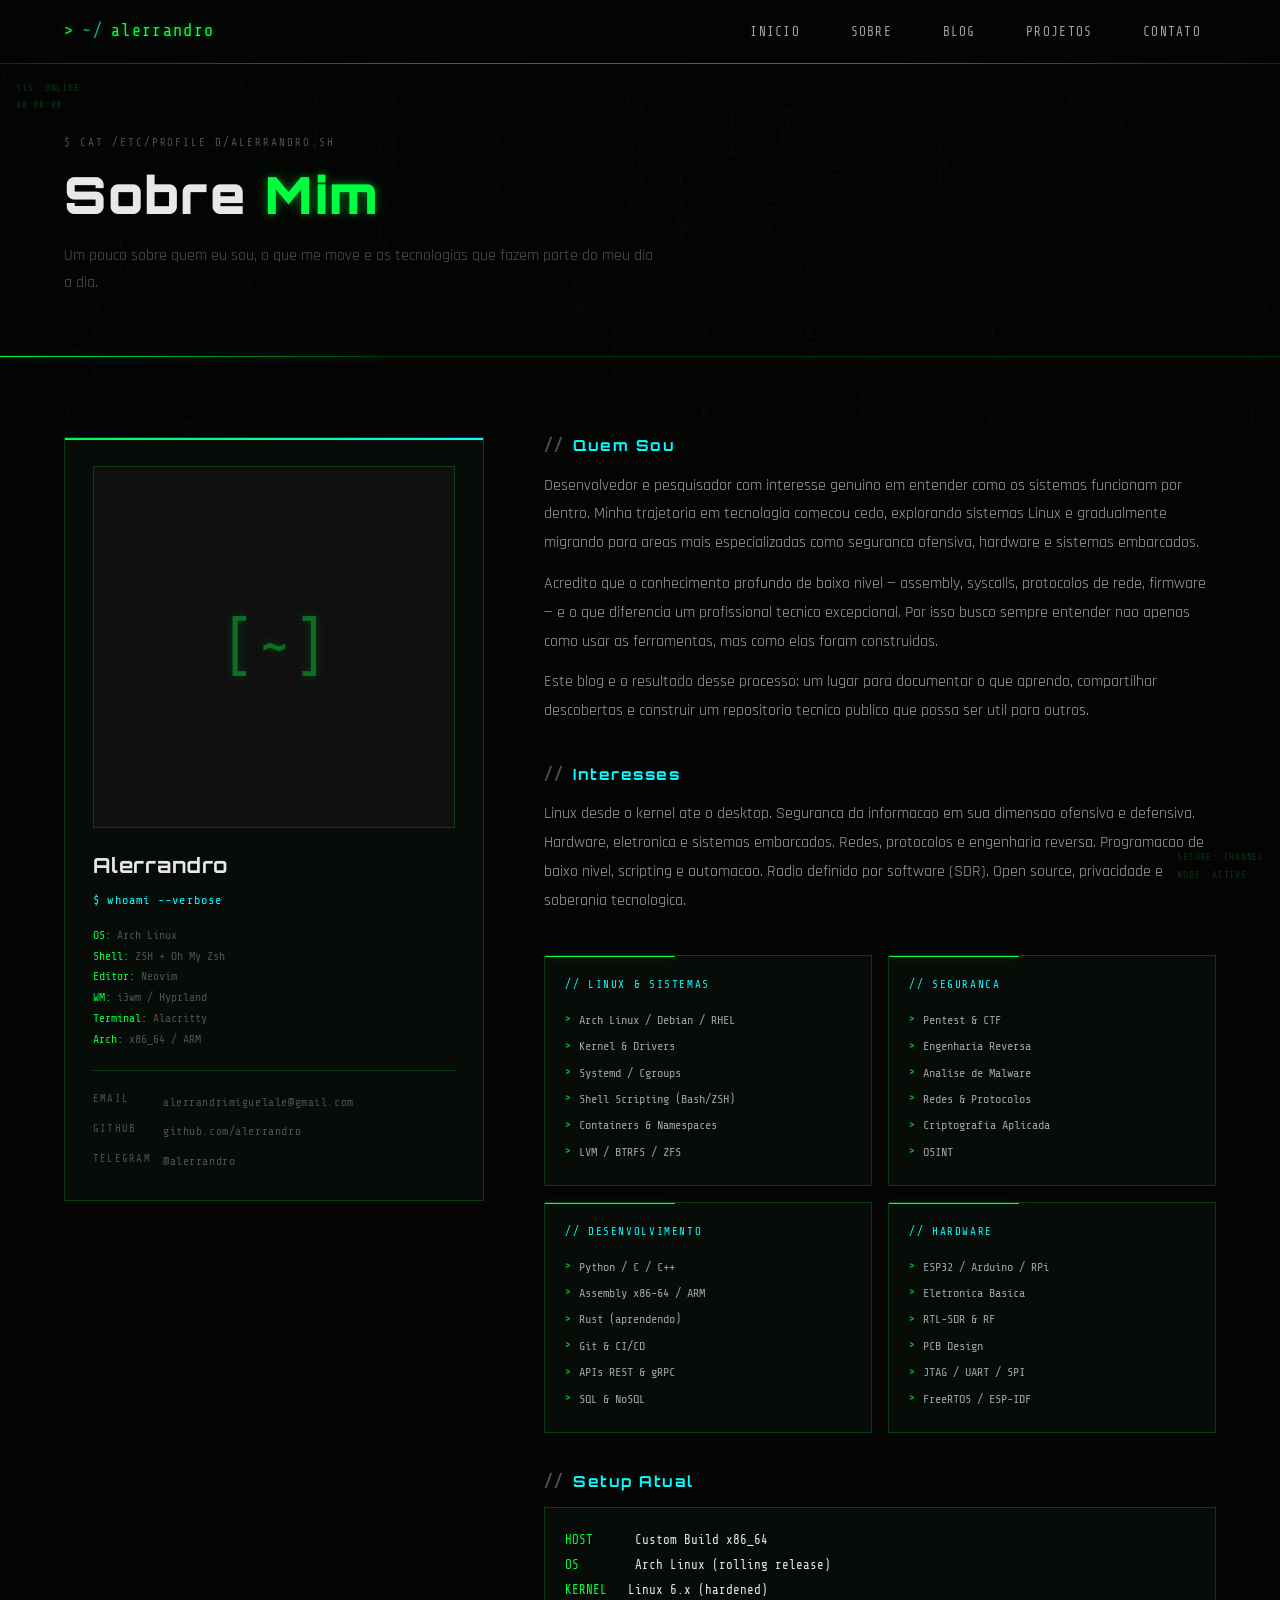
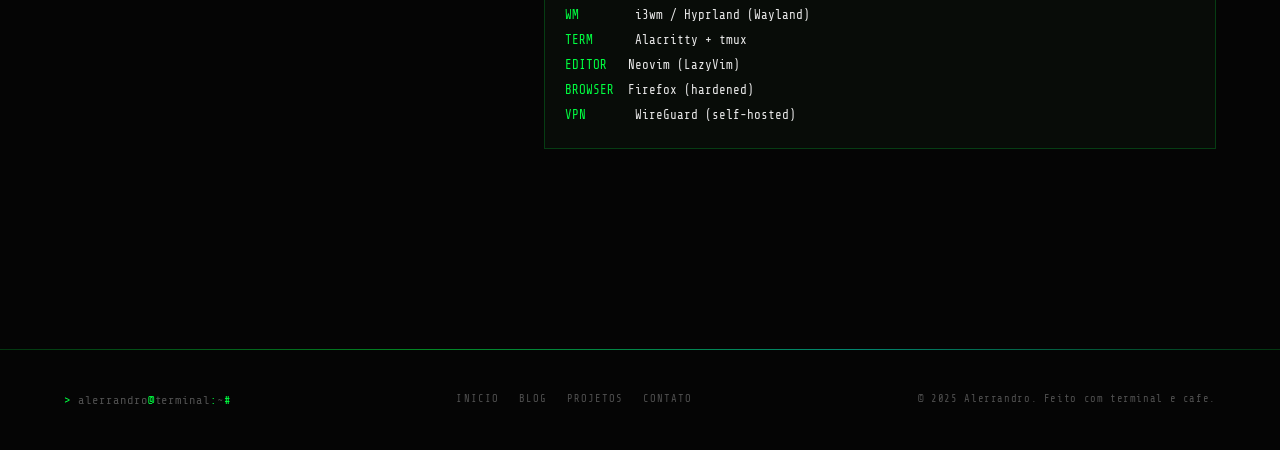
==== sobre.html @ 5639d47e "Primeira versão" ====
<!DOCTYPE html>
<html lang="pt-BR">
<head>
  <meta charset="UTF-8">
  <meta name="viewport" content="width=device-width, initial-scale=1.0">
  <meta name="description" content="Sobre Alerrandro - desenvolvedor, entusiasta de Linux, seguranca e hardware.">
  <meta name="author" content="Alerrandro">
  <meta name="theme-color" content="#050505">
  <title>Sobre | Alerrandro</title>
  <link rel="stylesheet" href="assets/css/main.css">
  <link rel="icon" href="data:image/svg+xml,<svg xmlns='http://www.w3.org/2000/svg' viewBox='0 0 32 32'><rect width='32' height='32' fill='%23050505'/><text y='24' x='4' font-size='22' fill='%2300ff41' font-family='monospace'>_</text></svg>">
</head>
<body>
  <canvas id="matrix-canvas"></canvas>
  <div id="site-nav"></div>
  <div id="site-hud"></div>

  <div class="site-wrapper">

    <div class="page-hero">
      <div class="container">
        <div class="page-hero-label animate-in">$ cat /etc/profile.d/alerrandro.sh</div>
        <h1 class="page-hero-title animate-in delay-1">
          Sobre <span class="accent">Mim</span>
        </h1>
        <p class="page-hero-desc animate-in delay-2">
          Um pouco sobre quem eu sou, o que me move e as tecnologias que fazem parte do meu dia a dia.
        </p>
      </div>
    </div>

    <section class="section-padding">
      <div class="container">
        <div class="about-grid">

          <!-- SIDEBAR -->
          <div class="about-sidebar animate-in">
            <div class="about-profile">
              <div class="about-avatar">
                <span class="avatar-placeholder">[~]</span>
              </div>
              <div class="about-profile-name">Alerrandro</div>
              <div class="about-profile-role">$ whoami --verbose</div>
              <div style="font-family:var(--font-mono);font-size:0.72rem;color:var(--text-muted);line-height:1.8;margin-top:8px;">
                <span style="color:var(--green);">OS:</span> Arch Linux<br>
                <span style="color:var(--green);">Shell:</span> ZSH + Oh My Zsh<br>
                <span style="color:var(--green);">Editor:</span> Neovim<br>
                <span style="color:var(--green);">WM:</span> i3wm / Hyprland<br>
                <span style="color:var(--green);">Terminal:</span> Alacritty<br>
                <span style="color:var(--green);">Arch:</span> x86_64 / ARM
              </div>
              <div class="about-contacts">
                <div class="about-contact-item">
                  <span class="contact-label">email</span>
                  <a href="mailto:alerrandrimiguelale@gmail.com" style="color:inherit;font-size:0.7rem;word-break:break-all;">alerrandrimiguelale@gmail.com</a>
                </div>
                <div class="about-contact-item">
                  <span class="contact-label">github</span>
                  <a href="https://github.com/alerrandro" target="_blank" rel="noopener" style="color:inherit;">github.com/alerrandro</a>
                </div>
                <div class="about-contact-item">
                  <span class="contact-label">telegram</span>
                  <a href="https://t.me/alerrandro" target="_blank" rel="noopener" style="color:inherit;">@alerrandro</a>
                </div>
              </div>
            </div>
          </div>

          <!-- CONTENT -->
          <div class="about-content">

            <div class="about-bio animate-in delay-1">
              <h3>Quem Sou</h3>
              <p>
                Desenvolvedor e pesquisador com interesse genuino em entender como os sistemas funcionam por dentro.
                Minha trajetoria em tecnologia comecou cedo, explorando sistemas Linux e gradualmente migrando para
                areas mais especializadas como seguranca ofensiva, hardware e sistemas embarcados.
              </p>
              <p>
                Acredito que o conhecimento profundo de baixo nivel &mdash; assembly, syscalls, protocolos de rede,
                firmware &mdash; e o que diferencia um profissional tecnico excepcional. Por isso busco sempre
                entender nao apenas como usar as ferramentas, mas como elas foram construidas.
              </p>
              <p>
                Este blog e o resultado desse processo: um lugar para documentar o que aprendo, compartilhar
                descobertas e construir um repositorio tecnico publico que possa ser util para outros.
              </p>
            </div>

            <div class="about-bio animate-in delay-2">
              <h3>Interesses</h3>
              <p>
                Linux desde o kernel ate o desktop. Seguranca da informacao em sua dimensao ofensiva e defensiva.
                Hardware, eletronica e sistemas embarcados. Redes, protocolos e engenharia reversa.
                Programacao de baixo nivel, scripting e automacao. Radio definido por software (SDR).
                Open source, privacidade e soberania tecnologica.
              </p>
            </div>

            <div class="skills-grid animate-in delay-3">
              <div class="skill-group">
                <div class="skill-group-title">// Linux &amp; Sistemas</div>
                <div class="skill-item">Arch Linux / Debian / RHEL</div>
                <div class="skill-item">Kernel &amp; Drivers</div>
                <div class="skill-item">Systemd / Cgroups</div>
                <div class="skill-item">Shell Scripting (Bash/ZSH)</div>
                <div class="skill-item">Containers &amp; Namespaces</div>
                <div class="skill-item">LVM / BTRFS / ZFS</div>
              </div>
              <div class="skill-group">
                <div class="skill-group-title">// Seguranca</div>
                <div class="skill-item">Pentest &amp; CTF</div>
                <div class="skill-item">Engenharia Reversa</div>
                <div class="skill-item">Analise de Malware</div>
                <div class="skill-item">Redes &amp; Protocolos</div>
                <div class="skill-item">Criptografia Aplicada</div>
                <div class="skill-item">OSINT</div>
              </div>
              <div class="skill-group">
                <div class="skill-group-title">// Desenvolvimento</div>
                <div class="skill-item">Python / C / C++</div>
                <div class="skill-item">Assembly x86-64 / ARM</div>
                <div class="skill-item">Rust (aprendendo)</div>
                <div class="skill-item">Git &amp; CI/CD</div>
                <div class="skill-item">APIs REST &amp; gRPC</div>
                <div class="skill-item">SQL &amp; NoSQL</div>
              </div>
              <div class="skill-group">
                <div class="skill-group-title">// Hardware</div>
                <div class="skill-item">ESP32 / Arduino / RPi</div>
                <div class="skill-item">Eletronica Basica</div>
                <div class="skill-item">RTL-SDR &amp; RF</div>
                <div class="skill-item">PCB Design</div>
                <div class="skill-item">JTAG / UART / SPI</div>
                <div class="skill-item">FreeRTOS / ESP-IDF</div>
              </div>
            </div>

            <div class="about-bio animate-in delay-4" style="margin-top:40px;">
              <h3>Setup Atual</h3>
              <div style="border:1px solid var(--border-green);background:var(--bg-card);padding:20px;font-family:var(--font-mono);font-size:0.78rem;line-height:2;">
                <span style="color:var(--green);">HOST</span> &nbsp;&nbsp;&nbsp;&nbsp;&nbsp;Custom Build x86_64<br>
                <span style="color:var(--green);">OS</span> &nbsp;&nbsp;&nbsp;&nbsp;&nbsp;&nbsp;&nbsp;Arch Linux (rolling release)<br>
                <span style="color:var(--green);">KERNEL</span> &nbsp;&nbsp;Linux 6.x (hardened)<br>
                <span style="color:var(--green);">WM</span> &nbsp;&nbsp;&nbsp;&nbsp;&nbsp;&nbsp;&nbsp;i3wm / Hyprland (Wayland)<br>
                <span style="color:var(--green);">TERM</span> &nbsp;&nbsp;&nbsp;&nbsp;&nbsp;Alacritty + tmux<br>
                <span style="color:var(--green);">EDITOR</span> &nbsp;&nbsp;Neovim (LazyVim)<br>
                <span style="color:var(--green);">BROWSER</span> &nbsp;Firefox (hardened)<br>
                <span style="color:var(--green);">VPN</span> &nbsp;&nbsp;&nbsp;&nbsp;&nbsp;&nbsp;WireGuard (self-hosted)<br>
              </div>
            </div>

          </div>
        </div>
      </div>
    </section>

  </div>

  <div id="site-footer"></div>

  <script src="assets/js/components.js"></script>
  <script src="assets/js/matrix.js"></script>
  <script src="assets/js/main.js"></script>
</body>
</html>
---- assets/css/main.css ----
@import url('https://fonts.googleapis.com/css2?family=Share+Tech+Mono&family=Rajdhani:wght@300;400;500;600;700&family=Orbitron:wght@400;600;700;900&display=swap');

:root {
  --bg-primary: #050505;
  --bg-secondary: #0a0a0a;
  --bg-tertiary: #0f0f0f;
  --bg-card: #080c08;
  --bg-card-hover: #0c120c;

  --green: #00ff41;
  --green-dim: #00cc33;
  --green-ultra: #00ff4122;
  --cyan: #00ffff;
  --cyan-dim: #00cccc;
  --cyan-ultra: #00ffff18;
  --purple: #7b2fff;
  --purple-dim: #5a1fcc;
  --purple-ultra: #7b2fff18;
  --blue: #0066ff;

  --text-primary: #e8e8e8;
  --text-secondary: #a0a0a0;
  --text-muted: #505050;
  --text-green: #00ff41;
  --text-cyan: #00ffff;

  --border-green: #00ff4133;
  --border-cyan: #00ffff22;
  --border-glow-green: #00ff4166;
  --border-glow-cyan: #00ffff44;

  --glow-green: 0 0 8px #00ff4166, 0 0 20px #00ff4122;
  --glow-cyan: 0 0 8px #00ffff55, 0 0 20px #00ffff18;
  --glow-purple: 0 0 8px #7b2fff66, 0 0 20px #7b2fff22;

  --font-mono: 'Share Tech Mono', 'Courier New', monospace;
  --font-body: 'Rajdhani', sans-serif;
  --font-display: 'Orbitron', sans-serif;

  --nav-height: 64px;
  --max-width: 1200px;
  --radius: 2px;

  --transition-fast: 0.15s ease;
  --transition-med: 0.3s ease;
  --transition-slow: 0.6s ease;
}

*, *::before, *::after {
  box-sizing: border-box;
  margin: 0;
  padding: 0;
}

html {
  scroll-behavior: smooth;
  font-size: 16px;
}

body {
  background-color: var(--bg-primary);
  color: var(--text-primary);
  font-family: var(--font-body);
  font-weight: 400;
  line-height: 1.7;
  overflow-x: hidden;
  min-height: 100vh;
}

body::before {
  content: '';
  position: fixed;
  inset: 0;
  background-image:
    linear-gradient(rgba(0, 255, 65, 0.012) 1px, transparent 1px),
    linear-gradient(90deg, rgba(0, 255, 65, 0.012) 1px, transparent 1px);
  background-size: 40px 40px;
  pointer-events: none;
  z-index: 0;
}

#matrix-canvas {
  position: fixed;
  top: 0;
  left: 0;
  width: 100%;
  height: 100%;
  opacity: 0.04;
  pointer-events: none;
  z-index: 0;
}

.site-wrapper {
  position: relative;
  z-index: 1;
}

::selection {
  background: var(--green);
  color: var(--bg-primary);
}

a {
  color: var(--cyan);
  text-decoration: none;
  transition: color var(--transition-fast);
}

a:hover {
  color: var(--green);
}

img {
  max-width: 100%;
  display: block;
}

.container {
  max-width: var(--max-width);
  margin: 0 auto;
  padding: 0 24px;
}

.section-padding {
  padding: 80px 0;
}

h1, h2, h3, h4, h5, h6 {
  font-family: var(--font-display);
  font-weight: 700;
  line-height: 1.2;
  letter-spacing: 0.05em;
}

p {
  font-size: 1rem;
  color: var(--text-secondary);
}

code, pre {
  font-family: var(--font-mono);
}

/* ==================== SCROLLBAR ==================== */
::-webkit-scrollbar { width: 4px; }
::-webkit-scrollbar-track { background: var(--bg-primary); }
::-webkit-scrollbar-thumb { background: var(--green-dim); border-radius: 2px; }
::-webkit-scrollbar-thumb:hover { background: var(--green); }

/* ==================== NAV ==================== */
.nav {
  position: fixed;
  top: 0;
  left: 0;
  right: 0;
  height: var(--nav-height);
  background: rgba(5, 5, 5, 0.92);
  backdrop-filter: blur(12px);
  -webkit-backdrop-filter: blur(12px);
  border-bottom: 1px solid var(--border-green);
  z-index: 1000;
  display: flex;
  align-items: center;
}

.nav::after {
  content: '';
  position: absolute;
  bottom: -1px;
  left: 0;
  right: 0;
  height: 1px;
  background: linear-gradient(90deg, transparent, var(--green), var(--cyan), transparent);
  opacity: 0.4;
}

.nav-inner {
  display: flex;
  align-items: center;
  justify-content: space-between;
  width: 100%;
  max-width: var(--max-width);
  margin: 0 auto;
  padding: 0 24px;
}

.nav-logo {
  font-family: var(--font-mono);
  font-size: 1.05rem;
  color: var(--green);
  text-shadow: var(--glow-green);
  letter-spacing: 0.08em;
  display: flex;
  align-items: center;
  gap: 8px;
}

.nav-logo .prompt {
  color: var(--cyan);
  opacity: 0.7;
}

.nav-logo::before {
  content: '>';
  color: var(--green);
  animation: blink 1.2s step-end infinite;
}

.nav-links {
  display: flex;
  align-items: center;
  gap: 4px;
  list-style: none;
}

.nav-links a {
  font-family: var(--font-mono);
  font-size: 0.8rem;
  color: var(--text-secondary);
  letter-spacing: 0.1em;
  text-transform: uppercase;
  padding: 6px 14px;
  border: 1px solid transparent;
  transition: all var(--transition-fast);
  position: relative;
}

.nav-links a::before {
  content: './';
  color: var(--green);
  opacity: 0;
  transition: opacity var(--transition-fast);
}

.nav-links a:hover,
.nav-links a.active {
  color: var(--green);
  border-color: var(--border-green);
  background: var(--green-ultra);
  text-shadow: var(--glow-green);
}

.nav-links a:hover::before,
.nav-links a.active::before {
  opacity: 1;
}

.nav-menu-btn {
  display: none;
  background: none;
  border: 1px solid var(--border-green);
  color: var(--green);
  cursor: pointer;
  padding: 6px 10px;
  font-family: var(--font-mono);
  font-size: 0.75rem;
  letter-spacing: 0.1em;
  transition: all var(--transition-fast);
}

.nav-menu-btn:hover {
  background: var(--green-ultra);
  box-shadow: var(--glow-green);
}

.nav-mobile {
  display: none;
  position: fixed;
  top: var(--nav-height);
  left: 0;
  right: 0;
  background: rgba(5, 5, 5, 0.97);
  border-bottom: 1px solid var(--border-green);
  padding: 16px;
  z-index: 999;
}

.nav-mobile.open {
  display: block;
}

.nav-mobile ul {
  list-style: none;
  display: flex;
  flex-direction: column;
  gap: 4px;
}

.nav-mobile ul a {
  display: block;
  font-family: var(--font-mono);
  font-size: 0.85rem;
  color: var(--text-secondary);
  padding: 10px 16px;
  border: 1px solid transparent;
  letter-spacing: 0.1em;
  transition: all var(--transition-fast);
}

.nav-mobile ul a:hover,
.nav-mobile ul a.active {
  color: var(--green);
  border-color: var(--border-green);
  background: var(--green-ultra);
}

/* ==================== HERO ==================== */
.hero {
  min-height: 100vh;
  display: flex;
  align-items: center;
  padding-top: var(--nav-height);
  position: relative;
  overflow: hidden;
}

.hero::before {
  content: '';
  position: absolute;
  top: 20%;
  right: -10%;
  width: 500px;
  height: 500px;
  background: radial-gradient(circle, rgba(0, 255, 65, 0.04) 0%, transparent 70%);
  pointer-events: none;
}

.hero::after {
  content: '';
  position: absolute;
  bottom: 10%;
  left: -5%;
  width: 400px;
  height: 400px;
  background: radial-gradient(circle, rgba(0, 255, 255, 0.03) 0%, transparent 70%);
  pointer-events: none;
}

.hero-inner {
  display: grid;
  grid-template-columns: 1fr 1fr;
  gap: 60px;
  align-items: center;
  width: 100%;
  max-width: var(--max-width);
  margin: 0 auto;
  padding: 60px 24px;
}

.hero-label {
  font-family: var(--font-mono);
  font-size: 0.75rem;
  color: var(--cyan);
  letter-spacing: 0.2em;
  text-transform: uppercase;
  margin-bottom: 16px;
  display: flex;
  align-items: center;
  gap: 12px;
}

.hero-label::before {
  content: '';
  display: block;
  width: 32px;
  height: 1px;
  background: var(--cyan);
  box-shadow: var(--glow-cyan);
}

.hero-name {
  font-family: var(--font-display);
  font-size: clamp(2.4rem, 5vw, 4rem);
  font-weight: 900;
  letter-spacing: 0.05em;
  line-height: 1.05;
  color: var(--text-primary);
  margin-bottom: 12px;
}

.hero-name .accent {
  color: var(--green);
  text-shadow: var(--glow-green);
}

.hero-role {
  font-family: var(--font-mono);
  font-size: 1rem;
  color: var(--cyan);
  letter-spacing: 0.08em;
  margin-bottom: 24px;
  min-height: 1.5em;
}

.hero-role .cursor {
  display: inline-block;
  width: 2px;
  height: 1em;
  background: var(--cyan);
  margin-left: 2px;
  vertical-align: text-bottom;
  animation: blink 0.8s step-end infinite;
}

.hero-bio {
  font-size: 1.05rem;
  color: var(--text-secondary);
  line-height: 1.8;
  margin-bottom: 36px;
  max-width: 480px;
}

.hero-actions {
  display: flex;
  gap: 16px;
  flex-wrap: wrap;
}

.hero-stats {
  display: grid;
  grid-template-columns: repeat(3, 1fr);
  gap: 12px;
  margin-top: 36px;
}

.hero-stat {
  border: 1px solid var(--border-green);
  padding: 16px;
  position: relative;
  background: var(--bg-card);
}

.hero-stat::before {
  content: '';
  position: absolute;
  top: 0;
  left: 0;
  right: 0;
  height: 2px;
  background: linear-gradient(90deg, var(--green), transparent);
}

.hero-stat-num {
  font-family: var(--font-display);
  font-size: 1.6rem;
  font-weight: 700;
  color: var(--green);
  text-shadow: var(--glow-green);
}

.hero-stat-label {
  font-family: var(--font-mono);
  font-size: 0.65rem;
  color: var(--text-muted);
  text-transform: uppercase;
  letter-spacing: 0.15em;
  margin-top: 2px;
}

.hero-visual {
  display: flex;
  justify-content: center;
  align-items: center;
}

.hero-terminal {
  background: var(--bg-card);
  border: 1px solid var(--border-green);
  width: 100%;
  max-width: 460px;
  box-shadow: var(--glow-green), inset 0 0 60px rgba(0, 255, 65, 0.02);
  position: relative;
}

.hero-terminal::before {
  content: '';
  position: absolute;
  inset: -1px;
  border: 1px solid var(--green);
  opacity: 0.1;
  pointer-events: none;
}

.terminal-bar {
  padding: 10px 16px;
  background: rgba(0, 255, 65, 0.06);
  border-bottom: 1px solid var(--border-green);
  display: flex;
  align-items: center;
  gap: 12px;
  font-family: var(--font-mono);
  font-size: 0.7rem;
  color: var(--text-muted);
}

.terminal-dots {
  display: flex;
  gap: 6px;
}

.terminal-dot {
  width: 8px;
  height: 8px;
  border-radius: 50%;
  background: var(--text-muted);
  opacity: 0.4;
}

.terminal-body {
  padding: 20px;
  font-family: var(--font-mono);
  font-size: 0.82rem;
  line-height: 1.9;
  min-height: 280px;
}

.t-line { display: block; }
.t-prompt { color: var(--green); }
.t-cmd { color: var(--text-primary); }
.t-out { color: var(--text-secondary); padding-left: 16px; }
.t-key { color: var(--cyan); }
.t-val { color: var(--text-primary); }
.t-comment { color: var(--text-muted); }
.t-blank { display: block; height: 0.5em; }

.terminal-scanline {
  position: absolute;
  inset: 0;
  background: repeating-linear-gradient(
    0deg,
    transparent,
    transparent 2px,
    rgba(0, 0, 0, 0.03) 2px,
    rgba(0, 0, 0, 0.03) 4px
  );
  pointer-events: none;
}

/* ==================== BUTTONS ==================== */
.btn {
  display: inline-flex;
  align-items: center;
  gap: 8px;
  padding: 10px 24px;
  font-family: var(--font-mono);
  font-size: 0.78rem;
  letter-spacing: 0.12em;
  text-transform: uppercase;
  cursor: pointer;
  transition: all var(--transition-fast);
  position: relative;
  border: none;
  text-decoration: none;
}

.btn::before {
  content: '[';
  opacity: 0.5;
}
.btn::after {
  content: ']';
  opacity: 0.5;
}

.btn-primary {
  background: var(--green-ultra);
  color: var(--green);
  border: 1px solid var(--green-dim);
}

.btn-primary:hover {
  background: rgba(0, 255, 65, 0.12);
  border-color: var(--green);
  color: var(--green);
  box-shadow: var(--glow-green);
  text-shadow: var(--glow-green);
}

.btn-secondary {
  background: transparent;
  color: var(--cyan);
  border: 1px solid var(--border-cyan);
}

.btn-secondary:hover {
  background: var(--cyan-ultra);
  border-color: var(--cyan);
  color: var(--cyan);
  box-shadow: var(--glow-cyan);
}

.btn-ghost {
  background: transparent;
  color: var(--text-secondary);
  border: 1px solid #1a1a1a;
}

.btn-ghost:hover {
  color: var(--green);
  border-color: var(--border-green);
  background: var(--green-ultra);
}

/* ==================== SECTION HEADER ==================== */
.section-header {
  margin-bottom: 52px;
}

.section-tag {
  font-family: var(--font-mono);
  font-size: 0.7rem;
  color: var(--cyan);
  letter-spacing: 0.25em;
  text-transform: uppercase;
  margin-bottom: 12px;
  display: flex;
  align-items: center;
  gap: 10px;
}

.section-tag::before {
  content: '//';
  color: var(--text-muted);
}

.section-title {
  font-family: var(--font-display);
  font-size: clamp(1.6rem, 3vw, 2.4rem);
  color: var(--text-primary);
  font-weight: 700;
  letter-spacing: 0.04em;
}

.section-title .accent {
  color: var(--green);
  text-shadow: var(--glow-green);
}

.section-line {
  width: 60px;
  height: 2px;
  background: linear-gradient(90deg, var(--green), transparent);
  margin-top: 16px;
}

.section-meta {
  font-family: var(--font-mono);
  font-size: 0.75rem;
  color: var(--text-muted);
  margin-top: 8px;
  letter-spacing: 0.08em;
}

/* ==================== CARDS ==================== */
.card {
  background: var(--bg-card);
  border: 1px solid var(--border-green);
  position: relative;
  transition: all var(--transition-med);
  overflow: hidden;
}

.card::before {
  content: '';
  position: absolute;
  top: 0;
  left: 0;
  right: 0;
  height: 2px;
  background: linear-gradient(90deg, var(--green), var(--cyan), transparent);
  opacity: 0;
  transition: opacity var(--transition-med);
}

.card::after {
  content: '';
  position: absolute;
  inset: 0;
  background: linear-gradient(135deg, rgba(0,255,65,0.02) 0%, transparent 60%);
  opacity: 0;
  transition: opacity var(--transition-med);
}

.card:hover {
  border-color: var(--border-glow-green);
  box-shadow: var(--glow-green);
  transform: translateY(-2px);
  background: var(--bg-card-hover);
}

.card:hover::before,
.card:hover::after {
  opacity: 1;
}

.card-corner {
  position: absolute;
  width: 12px;
  height: 12px;
  border-color: var(--green);
  border-style: solid;
  opacity: 0;
  transition: opacity var(--transition-med);
}

.card:hover .card-corner { opacity: 1; }
.card-corner.tl { top: 4px; left: 4px; border-width: 1px 0 0 1px; }
.card-corner.tr { top: 4px; right: 4px; border-width: 1px 1px 0 0; }
.card-corner.bl { bottom: 4px; left: 4px; border-width: 0 0 1px 1px; }
.card-corner.br { bottom: 4px; right: 4px; border-width: 0 1px 1px 0; }

/* ==================== POSTS GRID ==================== */
.posts-grid {
  display: grid;
  grid-template-columns: repeat(auto-fill, minmax(340px, 1fr));
  gap: 24px;
}

.post-card {
  padding: 28px;
  cursor: pointer;
}

.post-card-meta {
  display: flex;
  align-items: center;
  gap: 12px;
  margin-bottom: 14px;
  flex-wrap: wrap;
}

.post-category {
  font-family: var(--font-mono);
  font-size: 0.65rem;
  letter-spacing: 0.15em;
  text-transform: uppercase;
  padding: 3px 10px;
  border: 1px solid;
}

.post-category.linux { color: var(--green); border-color: var(--border-green); background: var(--green-ultra); }
.post-category.security { color: #ff6b35; border-color: rgba(255,107,53,0.3); background: rgba(255,107,53,0.08); }
.post-category.dev { color: var(--cyan); border-color: var(--border-cyan); background: var(--cyan-ultra); }
.post-category.hardware { color: var(--purple); border-color: rgba(123,47,255,0.3); background: var(--purple-ultra); }
.post-category.general { color: var(--text-secondary); border-color: #1a1a1a; background: transparent; }

.post-date {
  font-family: var(--font-mono);
  font-size: 0.65rem;
  color: var(--text-muted);
  letter-spacing: 0.08em;
}

.post-title {
  font-family: var(--font-display);
  font-size: 1.1rem;
  font-weight: 600;
  color: var(--text-primary);
  margin-bottom: 10px;
  letter-spacing: 0.03em;
  transition: color var(--transition-fast);
}

.post-card:hover .post-title {
  color: var(--green);
}

.post-excerpt {
  font-size: 0.9rem;
  color: var(--text-muted);
  line-height: 1.7;
  margin-bottom: 18px;
  display: -webkit-box;
  -webkit-line-clamp: 3;
  -webkit-box-orient: vertical;
  overflow: hidden;
}

.post-footer {
  display: flex;
  align-items: center;
  justify-content: space-between;
}

.post-read-time {
  font-family: var(--font-mono);
  font-size: 0.65rem;
  color: var(--text-muted);
  letter-spacing: 0.08em;
}

.post-tags {
  display: flex;
  gap: 6px;
  flex-wrap: wrap;
}

.post-tag {
  font-family: var(--font-mono);
  font-size: 0.6rem;
  color: var(--text-muted);
  letter-spacing: 0.08em;
}

.post-tag::before { content: '#'; color: var(--green); opacity: 0.5; }

.post-arrow {
  font-family: var(--font-mono);
  font-size: 0.75rem;
  color: var(--green);
  letter-spacing: 0.05em;
  opacity: 0;
  transition: opacity var(--transition-fast), transform var(--transition-fast);
}

.post-card:hover .post-arrow {
  opacity: 1;
  transform: translateX(4px);
}

/* ==================== PROJECT CARDS ==================== */
.projects-grid {
  display: grid;
  grid-template-columns: repeat(auto-fill, minmax(360px, 1fr));
  gap: 24px;
}

.project-card {
  padding: 28px;
}

.project-header {
  display: flex;
  align-items: flex-start;
  justify-content: space-between;
  margin-bottom: 16px;
  gap: 12px;
}

.project-icon {
  font-family: var(--font-mono);
  font-size: 1.4rem;
  color: var(--green);
  text-shadow: var(--glow-green);
  flex-shrink: 0;
}

.project-status {
  font-family: var(--font-mono);
  font-size: 0.6rem;
  letter-spacing: 0.12em;
  text-transform: uppercase;
  padding: 3px 10px;
  border: 1px solid;
  flex-shrink: 0;
}

.status-active { color: var(--green); border-color: var(--border-green); background: var(--green-ultra); }
.status-wip { color: #ffaa00; border-color: rgba(255,170,0,0.3); background: rgba(255,170,0,0.06); }
.status-archived { color: var(--text-muted); border-color: #1a1a1a; background: transparent; }

.project-name {
  font-family: var(--font-display);
  font-size: 1.15rem;
  font-weight: 700;
  color: var(--text-primary);
  margin-bottom: 10px;
  letter-spacing: 0.04em;
}

.project-desc {
  font-size: 0.9rem;
  color: var(--text-muted);
  line-height: 1.7;
  margin-bottom: 20px;
}

.project-tech {
  display: flex;
  gap: 8px;
  flex-wrap: wrap;
  margin-bottom: 20px;
}

.tech-badge {
  font-family: var(--font-mono);
  font-size: 0.62rem;
  color: var(--cyan);
  border: 1px solid var(--border-cyan);
  padding: 2px 8px;
  letter-spacing: 0.08em;
  background: var(--cyan-ultra);
}

.project-link {
  font-family: var(--font-mono);
  font-size: 0.72rem;
  color: var(--green);
  letter-spacing: 0.08em;
  display: flex;
  align-items: center;
  gap: 8px;
  transition: all var(--transition-fast);
}

.project-link:hover {
  color: var(--cyan);
  text-shadow: var(--glow-cyan);
}

.project-link::before {
  content: '$ git clone';
  color: var(--text-muted);
}

/* ==================== ABOUT ==================== */
.about-grid {
  display: grid;
  grid-template-columns: 1fr 1.6fr;
  gap: 60px;
  align-items: start;
}

.about-sidebar {}

.about-profile {
  border: 1px solid var(--border-green);
  padding: 28px;
  background: var(--bg-card);
  position: relative;
}

.about-profile::before {
  content: '';
  position: absolute;
  top: 0;
  left: 0;
  right: 0;
  height: 2px;
  background: linear-gradient(90deg, var(--green), var(--cyan));
}

.about-avatar {
  width: 100%;
  aspect-ratio: 1;
  background: var(--bg-tertiary);
  border: 1px solid var(--border-green);
  display: flex;
  align-items: center;
  justify-content: center;
  margin-bottom: 20px;
  position: relative;
  overflow: hidden;
}

.about-avatar::after {
  content: '';
  position: absolute;
  inset: 0;
  background: repeating-linear-gradient(
    0deg,
    transparent,
    transparent 3px,
    rgba(0, 255, 65, 0.015) 3px,
    rgba(0, 255, 65, 0.015) 4px
  );
}

.avatar-placeholder {
  font-family: var(--font-mono);
  font-size: 4rem;
  color: var(--green);
  text-shadow: var(--glow-green);
  opacity: 0.4;
}

.about-profile-name {
  font-family: var(--font-display);
  font-size: 1.3rem;
  font-weight: 700;
  color: var(--text-primary);
  margin-bottom: 6px;
  letter-spacing: 0.04em;
}

.about-profile-role {
  font-family: var(--font-mono);
  font-size: 0.75rem;
  color: var(--cyan);
  letter-spacing: 0.1em;
  margin-bottom: 16px;
}

.about-contacts {
  display: flex;
  flex-direction: column;
  gap: 8px;
  margin-top: 20px;
  padding-top: 20px;
  border-top: 1px solid var(--border-green);
}

.about-contact-item {
  display: flex;
  align-items: center;
  gap: 10px;
  font-family: var(--font-mono);
  font-size: 0.72rem;
  color: var(--text-muted);
  letter-spacing: 0.05em;
  transition: color var(--transition-fast);
}

.about-contact-item:hover { color: var(--green); }

.contact-label {
  color: var(--green);
  min-width: 60px;
}

.about-content {}

.about-bio {
  margin-bottom: 40px;
}

.about-bio h3 {
  font-family: var(--font-display);
  font-size: 0.95rem;
  color: var(--cyan);
  letter-spacing: 0.1em;
  margin-bottom: 16px;
  display: flex;
  align-items: center;
  gap: 10px;
}

.about-bio h3::before {
  content: '//';
  color: var(--text-muted);
  font-family: var(--font-mono);
}

.about-bio p {
  margin-bottom: 12px;
  font-size: 1rem;
  line-height: 1.8;
}

.skills-grid {
  display: grid;
  grid-template-columns: 1fr 1fr;
  gap: 16px;
  margin-top: 32px;
}

.skill-group {
  border: 1px solid var(--border-green);
  padding: 20px;
  background: var(--bg-card);
  position: relative;
}

.skill-group::before {
  content: '';
  position: absolute;
  top: 0;
  left: 0;
  width: 40%;
  height: 1px;
  background: var(--green);
  box-shadow: var(--glow-green);
}

.skill-group-title {
  font-family: var(--font-mono);
  font-size: 0.68rem;
  color: var(--cyan);
  letter-spacing: 0.15em;
  text-transform: uppercase;
  margin-bottom: 12px;
}

.skill-item {
  font-family: var(--font-mono);
  font-size: 0.75rem;
  color: var(--text-secondary);
  padding: 3px 0;
  display: flex;
  align-items: center;
  gap: 8px;
}

.skill-item::before {
  content: '>';
  color: var(--green);
  font-size: 0.65rem;
}

/* ==================== CONTACT ==================== */
.contact-grid {
  display: grid;
  grid-template-columns: 1fr 1fr;
  gap: 60px;
  align-items: start;
}

.contact-info {}

.contact-item {
  display: flex;
  align-items: flex-start;
  gap: 16px;
  padding: 20px;
  border: 1px solid var(--border-green);
  background: var(--bg-card);
  margin-bottom: 16px;
  transition: all var(--transition-med);
  position: relative;
  overflow: hidden;
}

.contact-item::before {
  content: '';
  position: absolute;
  top: 0;
  left: 0;
  bottom: 0;
  width: 2px;
  background: var(--green);
  box-shadow: var(--glow-green);
}

.contact-item:hover {
  border-color: var(--border-glow-green);
  box-shadow: var(--glow-green);
}

.contact-icon {
  font-family: var(--font-mono);
  font-size: 1.2rem;
  color: var(--green);
  text-shadow: var(--glow-green);
  flex-shrink: 0;
  margin-top: 2px;
}

.contact-label {
  font-family: var(--font-mono);
  font-size: 0.65rem;
  color: var(--text-muted);
  letter-spacing: 0.12em;
  text-transform: uppercase;
  margin-bottom: 4px;
}

.contact-value {
  font-family: var(--font-mono);
  font-size: 0.85rem;
  color: var(--cyan);
  letter-spacing: 0.05em;
}

.contact-value a {
  color: inherit;
}

.contact-value a:hover {
  color: var(--green);
  text-shadow: var(--glow-green);
}

.contact-form {
  background: var(--bg-card);
  border: 1px solid var(--border-green);
  padding: 32px;
  position: relative;
}

.contact-form::before {
  content: '';
  position: absolute;
  top: 0;
  left: 0;
  right: 0;
  height: 2px;
  background: linear-gradient(90deg, var(--green), var(--cyan), transparent);
}

.form-row {
  display: grid;
  grid-template-columns: 1fr 1fr;
  gap: 16px;
}

.form-group {
  margin-bottom: 20px;
}

.form-label {
  display: block;
  font-family: var(--font-mono);
  font-size: 0.65rem;
  color: var(--cyan);
  letter-spacing: 0.15em;
  text-transform: uppercase;
  margin-bottom: 8px;
}

.form-label::before {
  content: '> ';
  color: var(--green);
}

.form-input,
.form-textarea {
  width: 100%;
  background: var(--bg-secondary);
  border: 1px solid var(--border-green);
  color: var(--text-primary);
  padding: 10px 14px;
  font-family: var(--font-mono);
  font-size: 0.82rem;
  letter-spacing: 0.05em;
  transition: all var(--transition-fast);
  outline: none;
  border-radius: 0;
}

.form-input::placeholder,
.form-textarea::placeholder {
  color: var(--text-muted);
  letter-spacing: 0.05em;
}

.form-input:focus,
.form-textarea:focus {
  border-color: var(--green);
  box-shadow: var(--glow-green);
  background: rgba(0, 255, 65, 0.02);
}

.form-textarea {
  resize: vertical;
  min-height: 120px;
}

.form-note {
  font-family: var(--font-mono);
  font-size: 0.65rem;
  color: var(--text-muted);
  margin-top: 12px;
  letter-spacing: 0.05em;
}

/* ==================== BLOG PAGE ==================== */
.blog-header {
  padding-top: calc(var(--nav-height) + 60px);
  padding-bottom: 50px;
}

.blog-controls {
  display: flex;
  gap: 16px;
  align-items: center;
  flex-wrap: wrap;
  margin-bottom: 40px;
}

.search-wrapper {
  position: relative;
  flex: 1;
  min-width: 200px;
  max-width: 360px;
}

.search-prefix {
  position: absolute;
  left: 14px;
  top: 50%;
  transform: translateY(-50%);
  font-family: var(--font-mono);
  font-size: 0.75rem;
  color: var(--green);
  pointer-events: none;
}

.search-input {
  width: 100%;
  background: var(--bg-card);
  border: 1px solid var(--border-green);
  color: var(--text-primary);
  padding: 10px 14px 10px 72px;
  font-family: var(--font-mono);
  font-size: 0.82rem;
  letter-spacing: 0.05em;
  outline: none;
  transition: all var(--transition-fast);
}

.search-input::placeholder { color: var(--text-muted); }

.search-input:focus {
  border-color: var(--green);
  box-shadow: var(--glow-green);
}

.filter-buttons {
  display: flex;
  gap: 8px;
  flex-wrap: wrap;
}

.filter-btn {
  font-family: var(--font-mono);
  font-size: 0.68rem;
  letter-spacing: 0.1em;
  text-transform: uppercase;
  padding: 7px 14px;
  background: transparent;
  border: 1px solid #1a1a1a;
  color: var(--text-muted);
  cursor: pointer;
  transition: all var(--transition-fast);
}

.filter-btn:hover,
.filter-btn.active {
  border-color: var(--border-green);
  color: var(--green);
  background: var(--green-ultra);
}

.no-results {
  font-family: var(--font-mono);
  font-size: 0.85rem;
  color: var(--text-muted);
  text-align: center;
  padding: 60px 0;
  letter-spacing: 0.08em;
}

.no-results::before {
  content: '// ';
  color: var(--green);
}

/* ==================== FOOTER ==================== */
footer {
  border-top: 1px solid var(--border-green);
  padding: 40px 0;
  margin-top: 80px;
  position: relative;
}

footer::before {
  content: '';
  position: absolute;
  top: -1px;
  left: 0;
  right: 0;
  height: 1px;
  background: linear-gradient(90deg, transparent, var(--green), var(--cyan), transparent);
  opacity: 0.4;
}

.footer-inner {
  display: flex;
  align-items: center;
  justify-content: space-between;
  gap: 20px;
  flex-wrap: wrap;
}

.footer-brand {
  font-family: var(--font-mono);
  font-size: 0.75rem;
  color: var(--text-muted);
  letter-spacing: 0.08em;
}

.footer-brand span {
  color: var(--green);
}

.footer-links {
  display: flex;
  gap: 20px;
}

.footer-links a {
  font-family: var(--font-mono);
  font-size: 0.65rem;
  color: var(--text-muted);
  letter-spacing: 0.1em;
  text-transform: uppercase;
  transition: color var(--transition-fast);
}

.footer-links a:hover {
  color: var(--green);
}

.footer-copy {
  font-family: var(--font-mono);
  font-size: 0.65rem;
  color: var(--text-muted);
  letter-spacing: 0.06em;
}

/* ==================== PAGE HERO ==================== */
.page-hero {
  padding-top: calc(var(--nav-height) + 70px);
  padding-bottom: 60px;
  border-bottom: 1px solid var(--border-green);
  position: relative;
}

.page-hero::after {
  content: '';
  position: absolute;
  bottom: -1px;
  left: 0;
  width: 30%;
  height: 1px;
  background: linear-gradient(90deg, var(--green), transparent);
  box-shadow: var(--glow-green);
}

.page-hero-label {
  font-family: var(--font-mono);
  font-size: 0.68rem;
  color: var(--text-muted);
  letter-spacing: 0.18em;
  text-transform: uppercase;
  margin-bottom: 12px;
}

.page-hero-title {
  font-family: var(--font-display);
  font-size: clamp(2rem, 4vw, 3.2rem);
  font-weight: 900;
  letter-spacing: 0.04em;
}

.page-hero-title .accent { color: var(--green); text-shadow: var(--glow-green); }

.page-hero-desc {
  font-size: 1rem;
  color: var(--text-muted);
  max-width: 600px;
  margin-top: 16px;
}

/* ==================== HUD DECORATION ==================== */
.hud-corner {
  position: fixed;
  pointer-events: none;
  z-index: 2;
}

.hud-corner.tl {
  top: calc(var(--nav-height) + 16px);
  left: 16px;
}

.hud-corner.br {
  bottom: 16px;
  right: 16px;
}

.hud-line {
  font-family: var(--font-mono);
  font-size: 0.6rem;
  color: rgba(0, 255, 65, 0.2);
  letter-spacing: 0.08em;
  line-height: 1.8;
}

/* ==================== ANIMATIONS ==================== */
@keyframes blink {
  0%, 100% { opacity: 1; }
  50% { opacity: 0; }
}

@keyframes glitch {
  0%, 90%, 100% { transform: translate(0); clip-path: none; }
  92% { transform: translate(-2px, 0); clip-path: inset(20% 0 50% 0); }
  94% { transform: translate(2px, 0); clip-path: inset(60% 0 10% 0); }
  96% { transform: translate(0); clip-path: none; }
}

@keyframes fadeInUp {
  from { opacity: 0; transform: translateY(24px); }
  to { opacity: 1; transform: translateY(0); }
}

@keyframes fadeIn {
  from { opacity: 0; }
  to { opacity: 1; }
}

@keyframes scanline {
  0% { transform: translateY(-100%); }
  100% { transform: translateY(100vh); }
}

.animate-in {
  animation: fadeInUp 0.6s ease forwards;
  opacity: 0;
}

.delay-1 { animation-delay: 0.1s; }
.delay-2 { animation-delay: 0.2s; }
.delay-3 { animation-delay: 0.3s; }
.delay-4 { animation-delay: 0.4s; }
.delay-5 { animation-delay: 0.5s; }

.glitch-text {
  animation: glitch 8s infinite;
}

/* ==================== DIVIDER ==================== */
.divider {
  display: flex;
  align-items: center;
  gap: 16px;
  margin: 60px 0;
}

.divider-line {
  flex: 1;
  height: 1px;
  background: linear-gradient(90deg, transparent, var(--border-green), transparent);
}

.divider-text {
  font-family: var(--font-mono);
  font-size: 0.65rem;
  color: var(--text-muted);
  letter-spacing: 0.15em;
  text-transform: uppercase;
}

/* ==================== FEATURED SECTION ==================== */
.featured-post {
  display: grid;
  grid-template-columns: 1fr 1fr;
  gap: 0;
  border: 1px solid var(--border-green);
  background: var(--bg-card);
  margin-bottom: 48px;
  position: relative;
  overflow: hidden;
  transition: all var(--transition-med);
}

.featured-post::before {
  content: '';
  position: absolute;
  top: 0;
  left: 0;
  right: 0;
  height: 2px;
  background: linear-gradient(90deg, var(--green), var(--cyan), var(--purple));
}

.featured-post:hover {
  box-shadow: var(--glow-green);
  border-color: var(--border-glow-green);
}

.featured-post-visual {
  background: var(--bg-secondary);
  display: flex;
  align-items: center;
  justify-content: center;
  min-height: 220px;
  position: relative;
  border-right: 1px solid var(--border-green);
  overflow: hidden;
}

.featured-grid {
  position: absolute;
  inset: 0;
  background-image:
    linear-gradient(rgba(0, 255, 65, 0.05) 1px, transparent 1px),
    linear-gradient(90deg, rgba(0, 255, 65, 0.05) 1px, transparent 1px);
  background-size: 20px 20px;
}

.featured-icon {
  font-family: var(--font-mono);
  font-size: 3rem;
  color: var(--green);
  text-shadow: var(--glow-green);
  position: relative;
  z-index: 1;
  opacity: 0.5;
}

.featured-post-content {
  padding: 32px;
}

.featured-label {
  font-family: var(--font-mono);
  font-size: 0.62rem;
  color: var(--purple);
  letter-spacing: 0.2em;
  text-transform: uppercase;
  margin-bottom: 12px;
  display: flex;
  align-items: center;
  gap: 8px;
}

.featured-label::before {
  content: '';
  width: 20px;
  height: 1px;
  background: var(--purple);
  box-shadow: var(--glow-purple);
}

.featured-post-title {
  font-family: var(--font-display);
  font-size: 1.4rem;
  font-weight: 700;
  color: var(--text-primary);
  margin-bottom: 12px;
  transition: color var(--transition-fast);
}

.featured-post:hover .featured-post-title {
  color: var(--green);
}

.featured-post-excerpt {
  font-size: 0.92rem;
  color: var(--text-muted);
  line-height: 1.75;
  margin-bottom: 20px;
}

/* ==================== RESPONSIVE ==================== */
@media (max-width: 900px) {
  .hero-inner {
    grid-template-columns: 1fr;
    gap: 40px;
    padding: 40px 24px;
  }

  .hero-visual { order: -1; }
  .hero-terminal { max-width: 100%; }

  .about-grid {
    grid-template-columns: 1fr;
    gap: 36px;
  }

  .contact-grid {
    grid-template-columns: 1fr;
    gap: 36px;
  }

  .featured-post {
    grid-template-columns: 1fr;
  }

  .featured-post-visual {
    min-height: 140px;
    border-right: none;
    border-bottom: 1px solid var(--border-green);
  }

  .skills-grid {
    grid-template-columns: 1fr;
  }

  .projects-grid {
    grid-template-columns: 1fr;
  }

  .form-row {
    grid-template-columns: 1fr;
  }
}

@media (max-width: 768px) {
  .nav-links { display: none; }
  .nav-menu-btn { display: block; }

  .hero-stats { grid-template-columns: repeat(3, 1fr); }

  .posts-grid {
    grid-template-columns: 1fr;
  }

  .section-padding { padding: 60px 0; }

  .hud-corner { display: none; }
}

@media (max-width: 480px) {
  .hero-stats { grid-template-columns: 1fr 1fr; }
  .hero-actions { flex-direction: column; align-items: flex-start; }
  .blog-controls { flex-direction: column; align-items: stretch; }
  .search-wrapper { max-width: 100%; }
}

/* ==================== POST SINGLE ==================== */
.post-single {
  max-width: 780px;
  margin: 0 auto;
  padding: calc(var(--nav-height) + 60px) 24px 80px;
}

.post-single-header {
  margin-bottom: 48px;
  padding-bottom: 32px;
  border-bottom: 1px solid var(--border-green);
}

.post-single-back {
  font-family: var(--font-mono);
  font-size: 0.72rem;
  color: var(--text-muted);
  letter-spacing: 0.08em;
  margin-bottom: 28px;
  display: inline-flex;
  align-items: center;
  gap: 8px;
  transition: color var(--transition-fast);
}

.post-single-back:hover { color: var(--green); }
.post-single-back::before { content: '<- '; }

.post-single-title {
  font-family: var(--font-display);
  font-size: clamp(1.8rem, 4vw, 2.8rem);
  font-weight: 900;
  letter-spacing: 0.04em;
  color: var(--text-primary);
  margin-bottom: 20px;
}

.post-single-meta {
  display: flex;
  gap: 20px;
  flex-wrap: wrap;
  align-items: center;
  font-family: var(--font-mono);
  font-size: 0.68rem;
  color: var(--text-muted);
  letter-spacing: 0.08em;
}

.post-single-meta .separator { color: var(--border-green); }

.post-body {
  color: var(--text-secondary);
  font-size: 1.02rem;
  line-height: 1.85;
}

.post-body h2 {
  font-family: var(--font-display);
  font-size: 1.4rem;
  color: var(--text-primary);
  margin: 40px 0 16px;
  padding-bottom: 10px;
  border-bottom: 1px solid var(--border-green);
}

.post-body h3 {
  font-family: var(--font-display);
  font-size: 1.1rem;
  color: var(--cyan);
  margin: 28px 0 12px;
}

.post-body p { margin-bottom: 18px; }

.post-body pre {
  background: var(--bg-secondary);
  border: 1px solid var(--border-green);
  border-left: 3px solid var(--green);
  padding: 20px;
  overflow-x: auto;
  margin: 24px 0;
  font-size: 0.82rem;
  line-height: 1.6;
}

.post-body code {
  background: rgba(0, 255, 65, 0.06);
  border: 1px solid var(--border-green);
  padding: 1px 6px;
  font-size: 0.85em;
  color: var(--green);
}

.post-body pre code {
  background: none;
  border: none;
  padding: 0;
  color: var(--text-secondary);
}

.post-body ul, .post-body ol {
  padding-left: 20px;
  margin-bottom: 18px;
}

.post-body li {
  margin-bottom: 6px;
}

.post-body li::marker {
  color: var(--green);
}

.post-body blockquote {
  border-left: 3px solid var(--cyan);
  padding-left: 20px;
  margin: 24px 0;
  color: var(--text-muted);
  font-style: italic;
}

.post-nav {
  display: grid;
  grid-template-columns: 1fr 1fr;
  gap: 16px;
  margin-top: 60px;
  padding-top: 32px;
  border-top: 1px solid var(--border-green);
}

.post-nav-btn {
  border: 1px solid var(--border-green);
  padding: 16px 20px;
  background: var(--bg-card);
  transition: all var(--transition-fast);
  cursor: pointer;
}

.post-nav-btn:hover {
  border-color: var(--green);
  box-shadow: var(--glow-green);
}

.post-nav-label {
  font-family: var(--font-mono);
  font-size: 0.62rem;
  color: var(--text-muted);
  letter-spacing: 0.12em;
  text-transform: uppercase;
  margin-bottom: 6px;
}

.post-nav-title {
  font-family: var(--font-display);
  font-size: 0.88rem;
  color: var(--text-primary);
  font-weight: 600;
}

.post-nav-btn.next { text-align: right; }
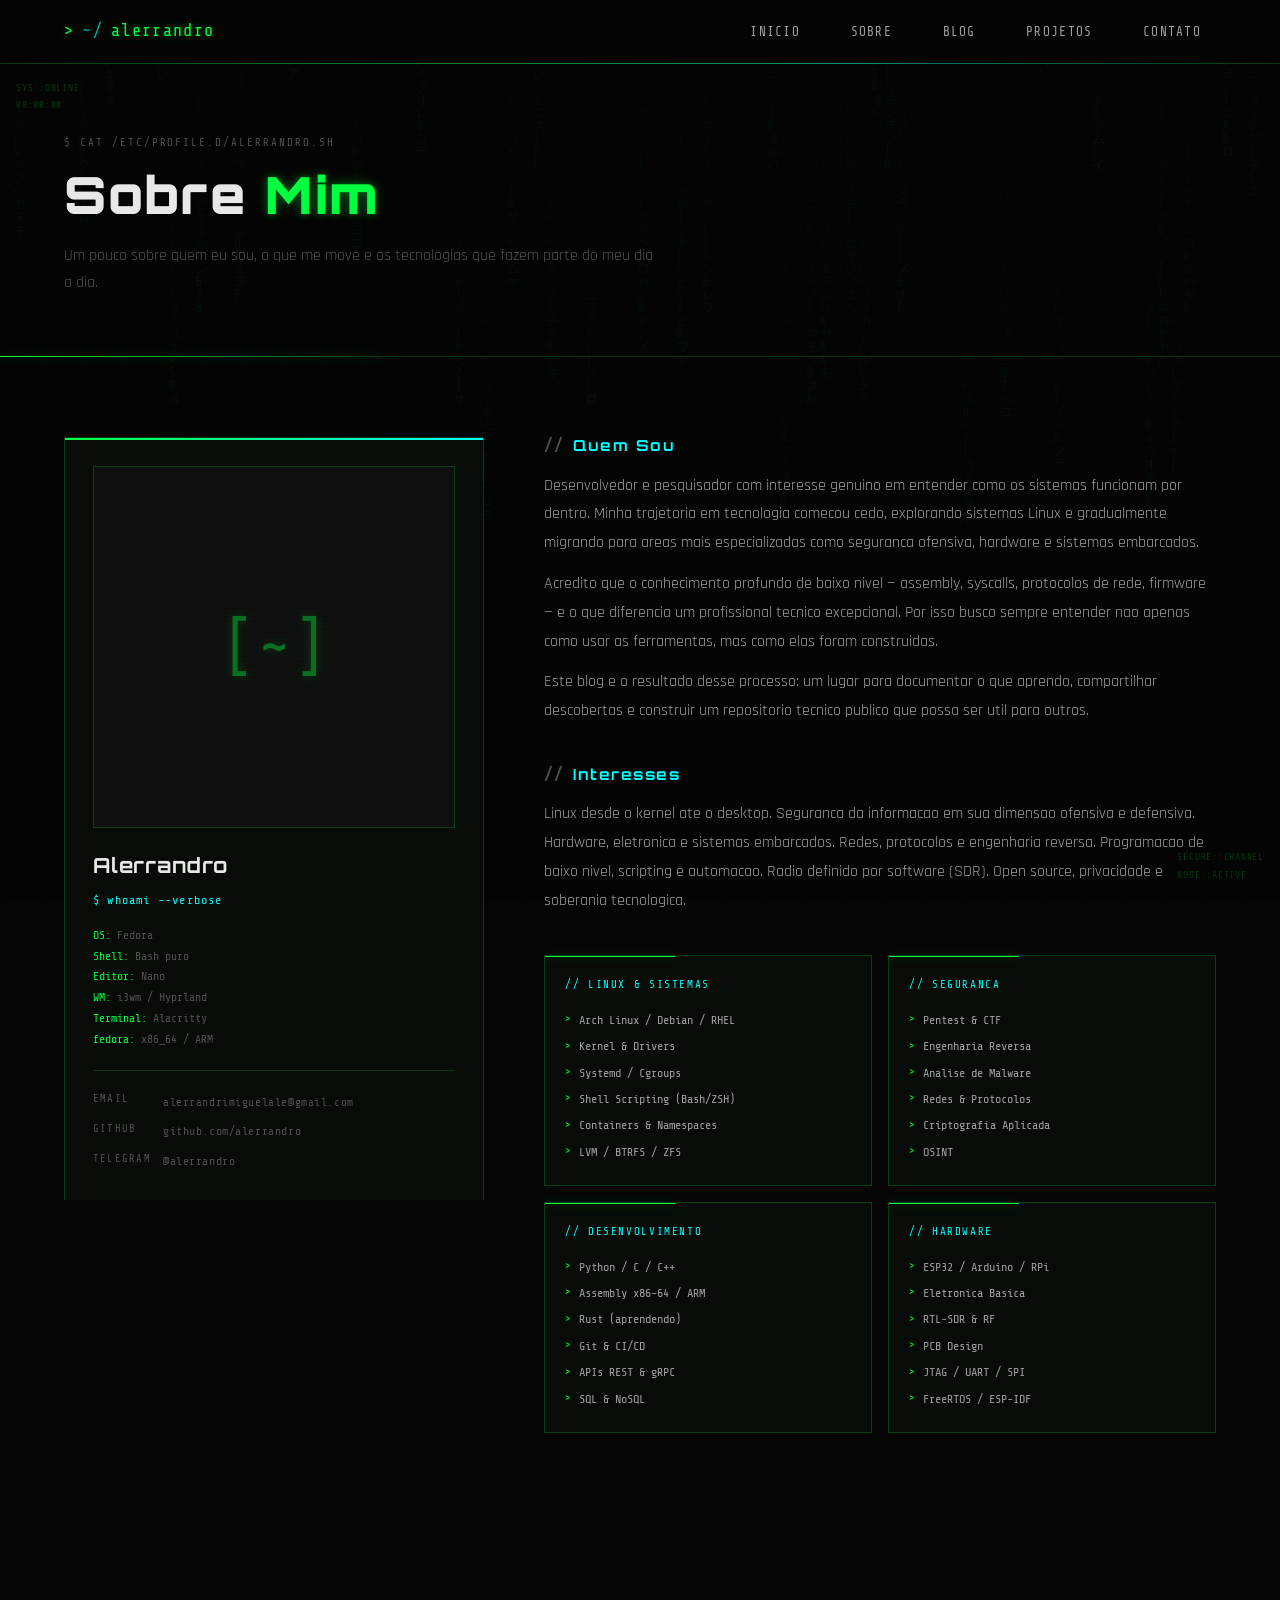
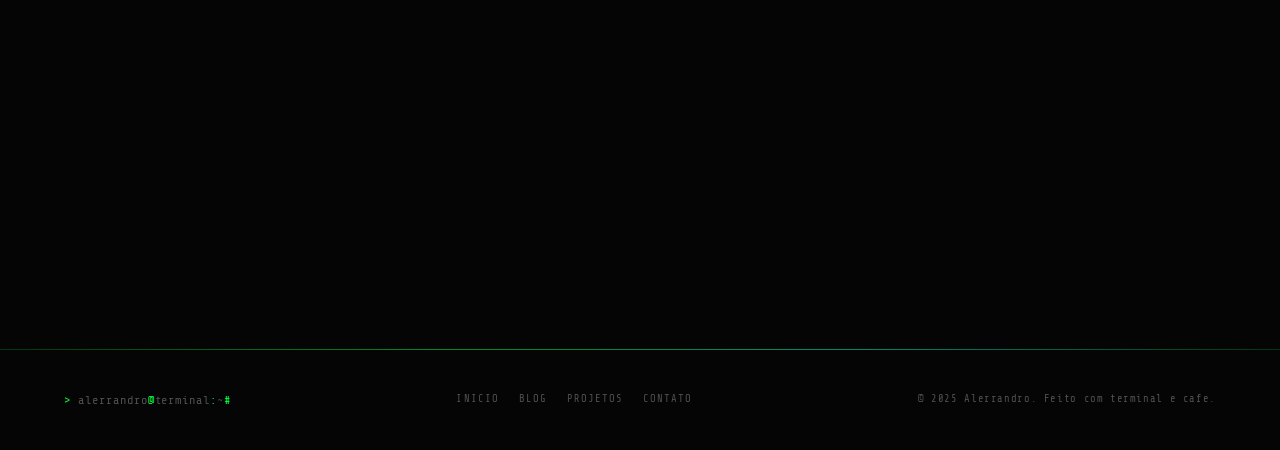
==== commit 40e3ad55: "Atualizar conteudo do blog" ====
--- a/sobre.html
+++ b/sobre.html
@@ -42,12 +42,12 @@
               <div class="about-profile-name">Alerrandro</div>
               <div class="about-profile-role">$ whoami --verbose</div>
               <div style="font-family:var(--font-mono);font-size:0.72rem;color:var(--text-muted);line-height:1.8;margin-top:8px;">
-                <span style="color:var(--green);">OS:</span> Arch Linux<br>
-                <span style="color:var(--green);">Shell:</span> ZSH + Oh My Zsh<br>
-                <span style="color:var(--green);">Editor:</span> Neovim<br>
+                <span style="color:var(--green);">OS:</span> Fedora<br>
+                <span style="color:var(--green);">Shell:</span> Bash puro<br>
+                <span style="color:var(--green);">Editor:</span> Nano<br>
                 <span style="color:var(--green);">WM:</span> i3wm / Hyprland<br>
                 <span style="color:var(--green);">Terminal:</span> Alacritty<br>
-                <span style="color:var(--green);">Arch:</span> x86_64 / ARM
+                <span style="color:var(--green);">fedora:</span> x86_64 / ARM
               </div>
               <div class="about-contacts">
                 <div class="about-contact-item">
